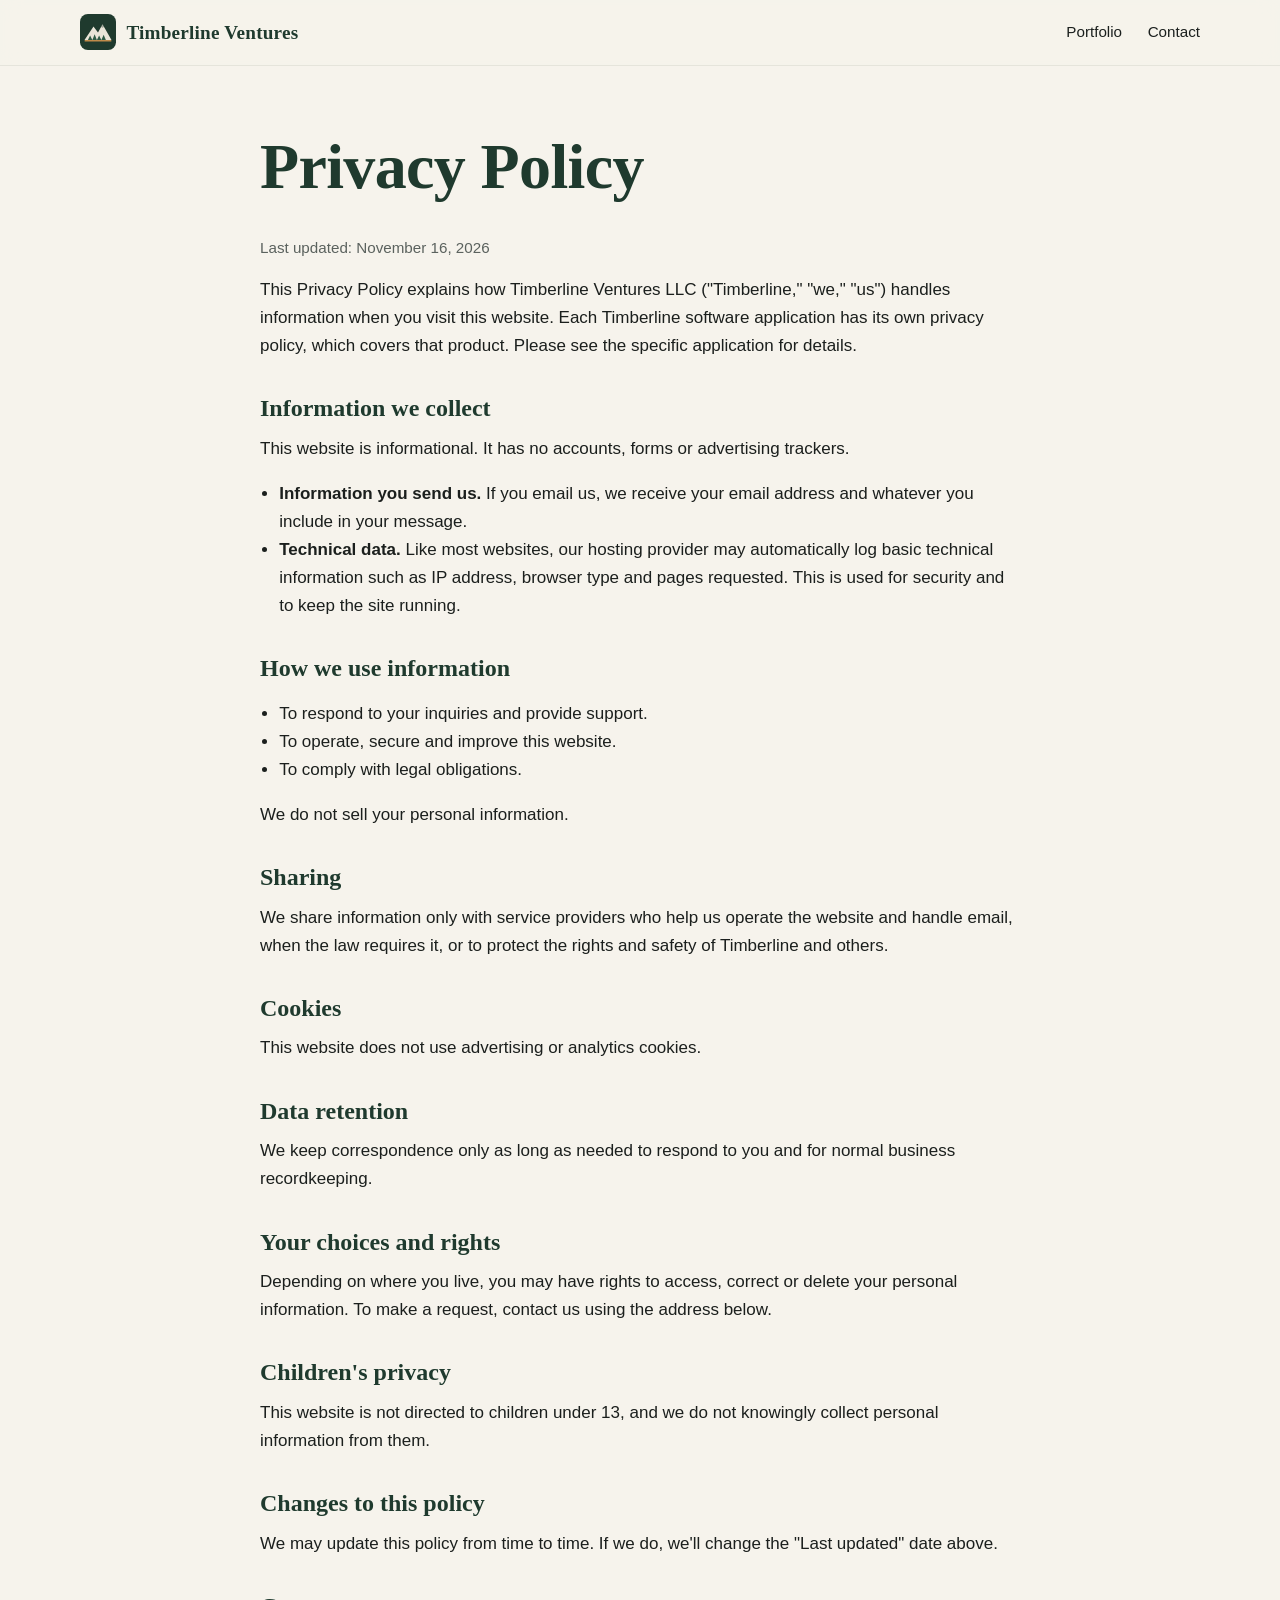
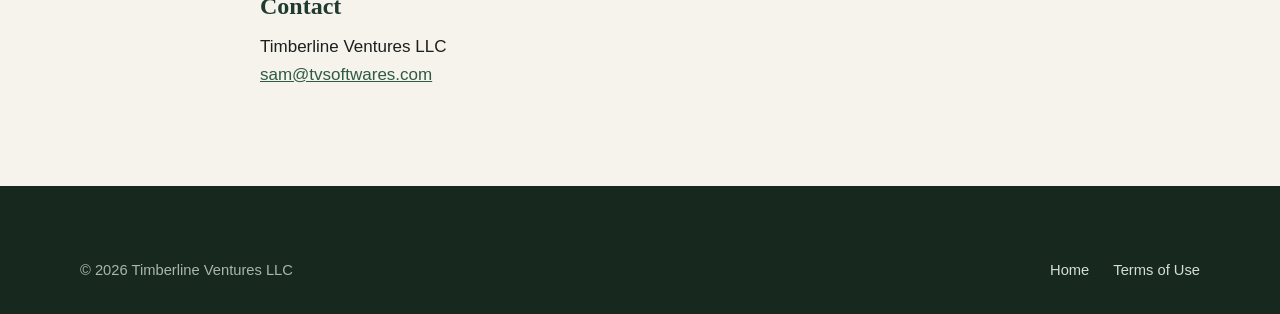
==== privacy.html @ 9f392086 "Initial site for tvsoftwares.com Co-Authored-By: Claude Opus 5.5 <noreply@anthropic.com>" ====
<!DOCTYPE html>
<html lang="en">
<head>
  <meta charset="utf-8">
  <meta name="viewport" content="width=device-width, initial-scale=1">
  <title>Privacy Policy — Timberline Ventures LLC</title>
  <meta name="description" content="Privacy Policy for the Timberline Ventures LLC website.">
  <link rel="icon" href="assets/logo.svg" type="image/svg+xml">
  <link rel="stylesheet" href="assets/styles.css">
</head>
<body>
  <header class="site-header">
    <nav class="container nav" aria-label="Primary">
      <a class="brand" href="index.html">
        <img src="assets/logo.svg" alt="" width="36" height="36">
        <span>Timberline Ventures</span>
      </a>
      <ul class="nav-links">
        <li><a href="index.html#portfolio">Portfolio</a></li>
        <li><a href="index.html#contact">Contact</a></li>
      </ul>
    </nav>
  </header>

  <!-- NOTE: This is a starting template, not legal advice. Have it reviewed before relying on it. -->
  <main class="legal">
    <div class="container">
      <h1>Privacy Policy</h1>
      <p class="updated">Last updated: November 16, 2026</p>

      <p>This Privacy Policy explains how Timberline Ventures LLC ("Timberline," "we," "us") handles information when you visit this website. Each Timberline software application has its own privacy policy, which covers that product. Please see the specific application for details.</p>

      <h2>Information we collect</h2>
      <p>This website is informational. It has no accounts, forms or advertising trackers.</p>
      <ul>
        <li><strong>Information you send us.</strong> If you email us, we receive your email address and whatever you include in your message.</li>
        <li><strong>Technical data.</strong> Like most websites, our hosting provider may automatically log basic technical information such as IP address, browser type and pages requested. This is used for security and to keep the site running.</li>
      </ul>

      <h2>How we use information</h2>
      <ul>
        <li>To respond to your inquiries and provide support.</li>
        <li>To operate, secure and improve this website.</li>
        <li>To comply with legal obligations.</li>
      </ul>
      <p>We do not sell your personal information.</p>

      <h2>Sharing</h2>
      <p>We share information only with service providers who help us operate the website and handle email, when the law requires it, or to protect the rights and safety of Timberline and others.</p>

      <h2>Cookies</h2>
      <p>This website does not use advertising or analytics cookies.</p>

      <h2>Data retention</h2>
      <p>We keep correspondence only as long as needed to respond to you and for normal business recordkeeping.</p>

      <h2>Your choices and rights</h2>
      <p>Depending on where you live, you may have rights to access, correct or delete your personal information. To make a request, contact us using the address below.</p>

      <h2>Children's privacy</h2>
      <p>This website is not directed to children under 13, and we do not knowingly collect personal information from them.</p>

      <h2>Changes to this policy</h2>
      <p>We may update this policy from time to time. If we do, we'll change the "Last updated" date above.</p>

      <h2>Contact</h2>
      <!-- TODO: replace with your real email -->
      <p>Timberline Ventures LLC<br><a href="mailto:sam@tvsoftwares.com">sam@tvsoftwares.com</a></p>
    </div>
  </main>

  <footer class="site-footer">
    <div class="container footer-bottom">
      <span>&copy; 2026 Timberline Ventures LLC</span>
      <ul class="footer-links">
        <li><a href="index.html">Home</a></li>
        <li><a href="terms.html">Terms of Use</a></li>
      </ul>
    </div>
  </footer>
</body>
</html>
---- assets/styles.css ----
/* Timberline Ventures — site styles (no external dependencies) */
:root {
  --forest: #1f3a2e;
  --pine: #2f5a45;
  --moss: #6f8f72;
  --cream: #f6f3ec;
  --paper: #fffdf8;
  --stone: #e9e4d8;
  --ink: #1b1f1d;
  --muted: #5b625e;
  --amber: #c08a4a;
  --radius: 14px;
  --max: 1120px;
  --serif: "Iowan Old Style", "Palatino Linotype", Palatino, "Book Antiqua", Georgia, serif;
  --sans: -apple-system, BlinkMacSystemFont, "Segoe UI", Roboto, "Helvetica Neue", Arial, sans-serif;
}

* { box-sizing: border-box; }
html { scroll-behavior: smooth; }
body {
  margin: 0;
  font-family: var(--sans);
  font-size: 17px;
  line-height: 1.65;
  color: var(--ink);
  background: var(--cream);
  -webkit-font-smoothing: antialiased;
}
img, svg { max-width: 100%; display: block; }
a { color: var(--pine); }
a:hover { color: var(--forest); }
h1, h2, h3 { font-family: var(--serif); line-height: 1.15; color: var(--forest); margin: 0 0 .5em; font-weight: 600; }
h1 { font-size: clamp(2.4rem, 5.5vw, 4rem); letter-spacing: -0.01em; }
h2 { font-size: clamp(1.8rem, 3.5vw, 2.5rem); }
h3 { font-size: 1.3rem; }
p { margin: 0 0 1em; }

.container { width: min(100% - 2.5rem, var(--max)); margin-inline: auto; }
.skip-link { position: absolute; left: -9999px; }
.skip-link:focus { left: 1rem; top: 1rem; background: var(--paper); padding: .5rem 1rem; z-index: 100; }
:focus-visible { outline: 3px solid var(--amber); outline-offset: 3px; }

/* Header */
.site-header {
  position: sticky; top: 0; z-index: 50;
  background: rgba(246, 243, 236, .9);
  backdrop-filter: saturate(140%) blur(10px);
  -webkit-backdrop-filter: saturate(140%) blur(10px);
  border-bottom: 1px solid rgba(31, 58, 46, .08);
}
.nav { display: flex; align-items: center; justify-content: space-between; gap: 1rem; padding: .9rem 0; }
.brand { display: flex; align-items: center; gap: .65rem; text-decoration: none; color: var(--forest); }
.brand img { width: 36px; height: 36px; }
.brand span { font-family: var(--serif); font-size: 1.2rem; font-weight: 600; letter-spacing: .01em; white-space: nowrap; line-height: 1.2; }
.nav-links { display: flex; gap: 1.6rem; list-style: none; margin: 0; padding: 0; }
.nav-links a { text-decoration: none; color: var(--ink); font-size: .95rem; font-weight: 500; }
.nav-links a:hover { color: var(--pine); }

/* Buttons */
.btn {
  display: inline-block; padding: .8rem 1.4rem; border-radius: 999px;
  font-weight: 600; font-size: .95rem; text-decoration: none; transition: transform .15s, background .15s;
}
.btn-primary { background: var(--forest); color: var(--paper); }
.btn-primary:hover { background: var(--pine); color: var(--paper); transform: translateY(-1px); }
.btn-ghost { border: 1.5px solid var(--forest); color: var(--forest); }
.btn-ghost:hover { background: var(--forest); color: var(--paper); }

/* Hero */
.hero { position: relative; overflow: hidden; padding: clamp(4rem, 10vw, 8rem) 0 clamp(6rem, 12vw, 10rem); }
.eyebrow { text-transform: uppercase; letter-spacing: .16em; font-size: .78rem; font-weight: 700; color: var(--amber); margin-bottom: 1rem; }
.hero p.lead { font-size: clamp(1.1rem, 2vw, 1.3rem); color: var(--muted); max-width: 40rem; }
.hero-actions { display: flex; flex-wrap: wrap; gap: .8rem; margin-top: 2rem; }
.hero-ridge { position: absolute; left: 0; right: 0; bottom: -1px; width: 100%; height: auto; pointer-events: none; }

/* Sections */
section { padding: clamp(4rem, 8vw, 6.5rem) 0; }
.section-alt { background: var(--paper); }
.section-dark { background: var(--forest); color: var(--stone); }
.section-dark h2, .section-dark h3 { color: var(--paper); }
.section-head { max-width: 44rem; margin-bottom: 3rem; }
.section-head p { color: var(--muted); font-size: 1.1rem; }
.section-dark .section-head p { color: #b9c4bc; }
.section-head .eyebrow { color: var(--amber); font-size: .78rem; }

.split { display: grid; grid-template-columns: 1fr 1fr; gap: 4rem; align-items: start; }
.facts { display: grid; grid-template-columns: 1fr 1fr; gap: 1rem; }
.fact { background: var(--cream); border-radius: var(--radius); padding: 1.4rem; }
.fact strong { display: block; font-family: var(--serif); font-size: 1.15rem; color: var(--forest); }
.fact span { color: var(--muted); font-size: .92rem; }

/* Portfolio */
.cards { display: grid; grid-template-columns: repeat(auto-fit, minmax(280px, 1fr)); gap: 1.5rem; }
.card {
  background: var(--paper); border: 1px solid rgba(31, 58, 46, .1); border-radius: var(--radius);
  padding: 1.8rem; display: flex; flex-direction: column; gap: .4rem;
  transition: transform .2s, box-shadow .2s;
}
.card:hover { transform: translateY(-3px); box-shadow: 0 14px 30px -18px rgba(31, 58, 46, .45); }
.card-icon { width: 52px; height: 52px; border-radius: 12px; background: var(--stone); display: grid; place-items: center; font-family: var(--serif); font-weight: 700; font-size: 1.3rem; color: var(--forest); margin-bottom: .6rem; }
.card p { color: var(--muted); font-size: .97rem; flex: 1; }
.tag { align-self: flex-start; font-size: .75rem; font-weight: 700; letter-spacing: .06em; text-transform: uppercase; padding: .25rem .65rem; border-radius: 999px; background: #e3ece4; color: var(--pine); }
.tag-soon { background: #f3e6d4; color: #8a5a22; }
.card-links { display: flex; gap: 1rem; font-size: .9rem; font-weight: 600; margin-top: .6rem; }
.card-placeholder { border-style: dashed; background: transparent; justify-content: center; align-items: center; text-align: center; }

/* Principles */
.principles { display: grid; grid-template-columns: repeat(auto-fit, minmax(230px, 1fr)); gap: 2rem; }
.principle { border-top: 2px solid var(--amber); padding-top: 1.2rem; }
.principle p { color: #c7d0c9; font-size: .97rem; }

/* Contact */
.contact-grid { display: grid; grid-template-columns: repeat(auto-fit, minmax(240px, 1fr)); gap: 1.5rem; }
.contact-item { background: var(--paper); border-radius: var(--radius); padding: 1.6rem; border: 1px solid rgba(31, 58, 46, .1); }
.contact-item p { color: var(--muted); font-size: .95rem; }
.contact-item a { font-weight: 600; word-break: break-word; }

/* Footer */
.site-footer { background: #17291f; color: #a9b5ad; padding: 3rem 0 2rem; font-size: .92rem; }
.footer-top { display: flex; flex-wrap: wrap; justify-content: space-between; gap: 2rem; padding-bottom: 2rem; border-bottom: 1px solid rgba(255,255,255,.08); }
.site-footer .brand { color: var(--paper); }
.footer-links { display: flex; flex-wrap: wrap; gap: 1.5rem; list-style: none; margin: 0; padding: 0; }
.site-footer a { color: #d6ddd8; text-decoration: none; }
.site-footer a:hover { color: var(--paper); text-decoration: underline; }
.footer-bottom { padding-top: 1.5rem; display: flex; flex-wrap: wrap; justify-content: space-between; gap: 1rem; }

/* Legal pages */
.legal { padding: 4rem 0 5rem; }
.legal .container { max-width: 760px; }
.legal h2 { font-size: 1.5rem; margin-top: 2.2rem; }
.legal .updated { color: var(--muted); font-size: .95rem; }
.legal ul { padding-left: 1.2rem; }

/* Responsive */
@media (max-width: 820px) {
  .split { grid-template-columns: 1fr; gap: 2.5rem; }
  .nav-links { gap: 1rem; }
  .nav-links .hide-sm { display: none; }
}
@media (max-width: 480px) {
  .facts { grid-template-columns: 1fr; }
  .brand span { font-size: 1.05rem; }
}
@media (prefers-reduced-motion: reduce) {
  html { scroll-behavior: auto; }
  * { transition: none !important; }
}
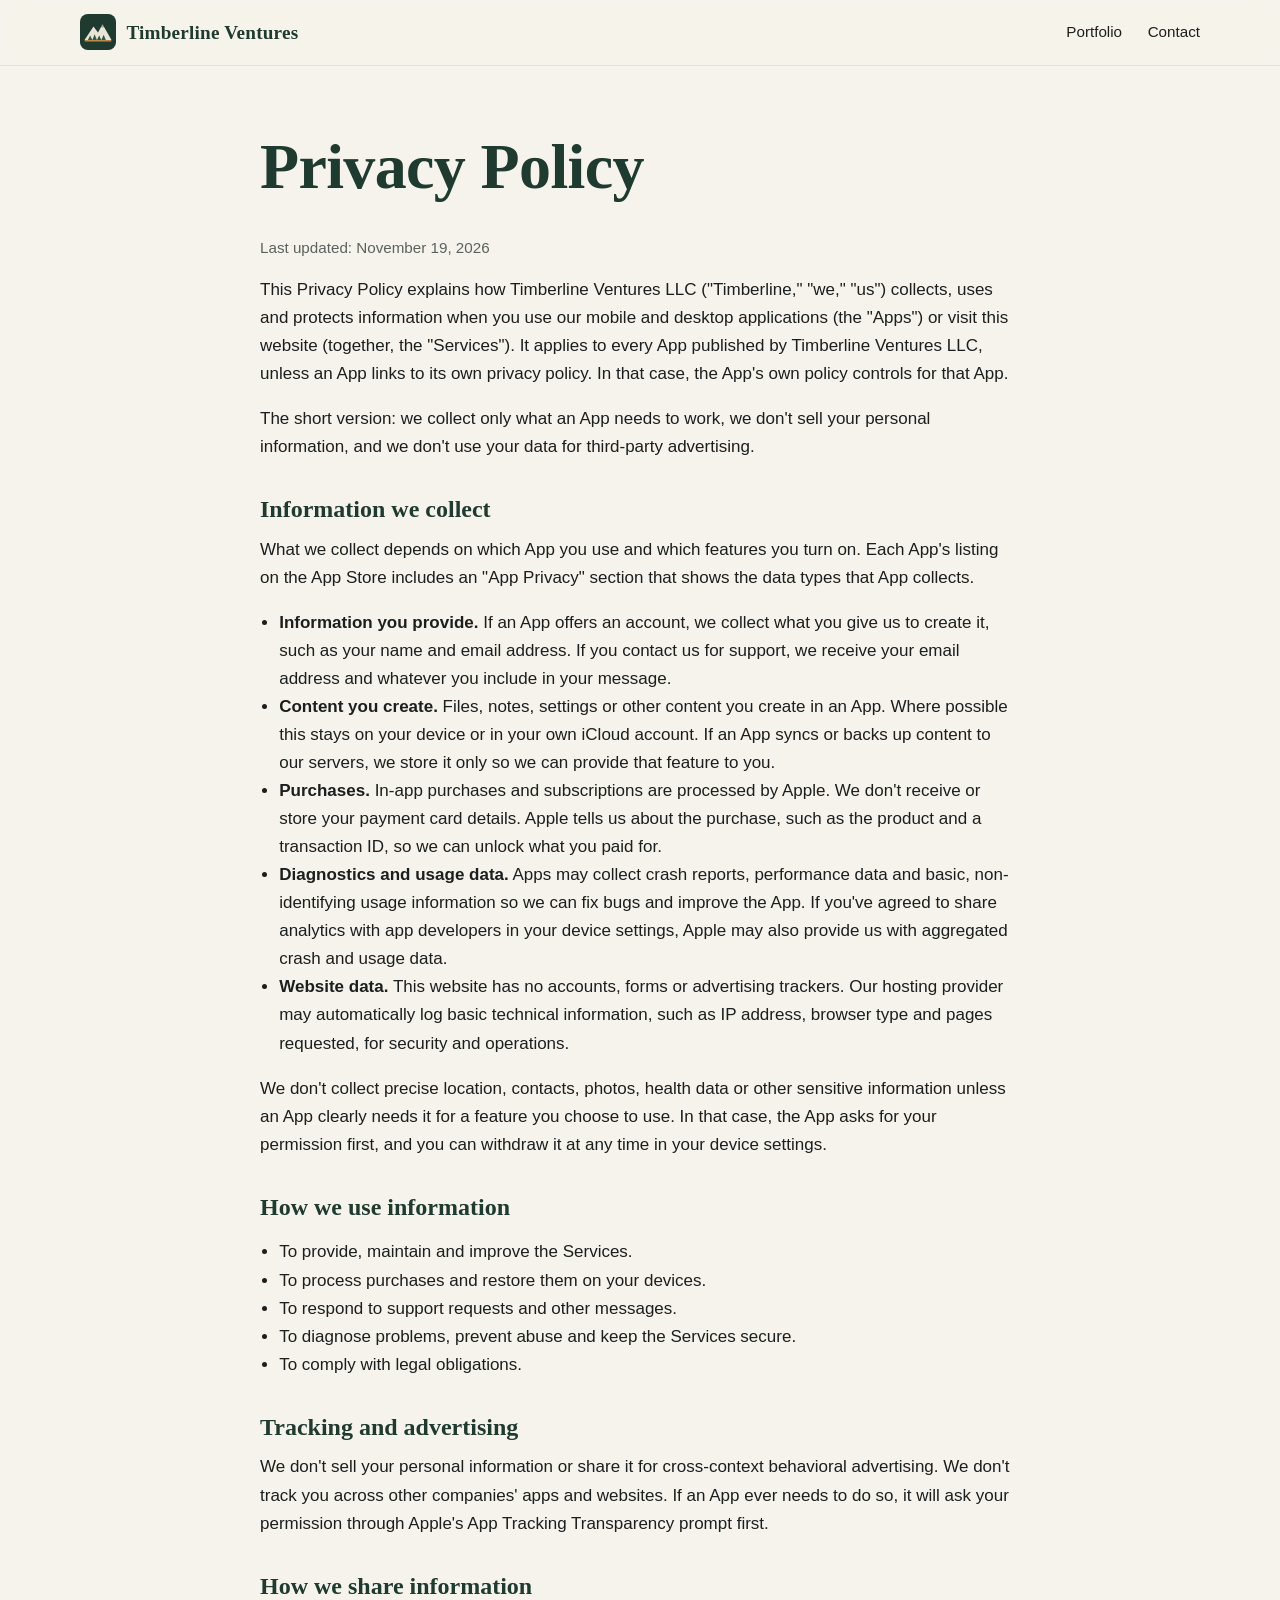
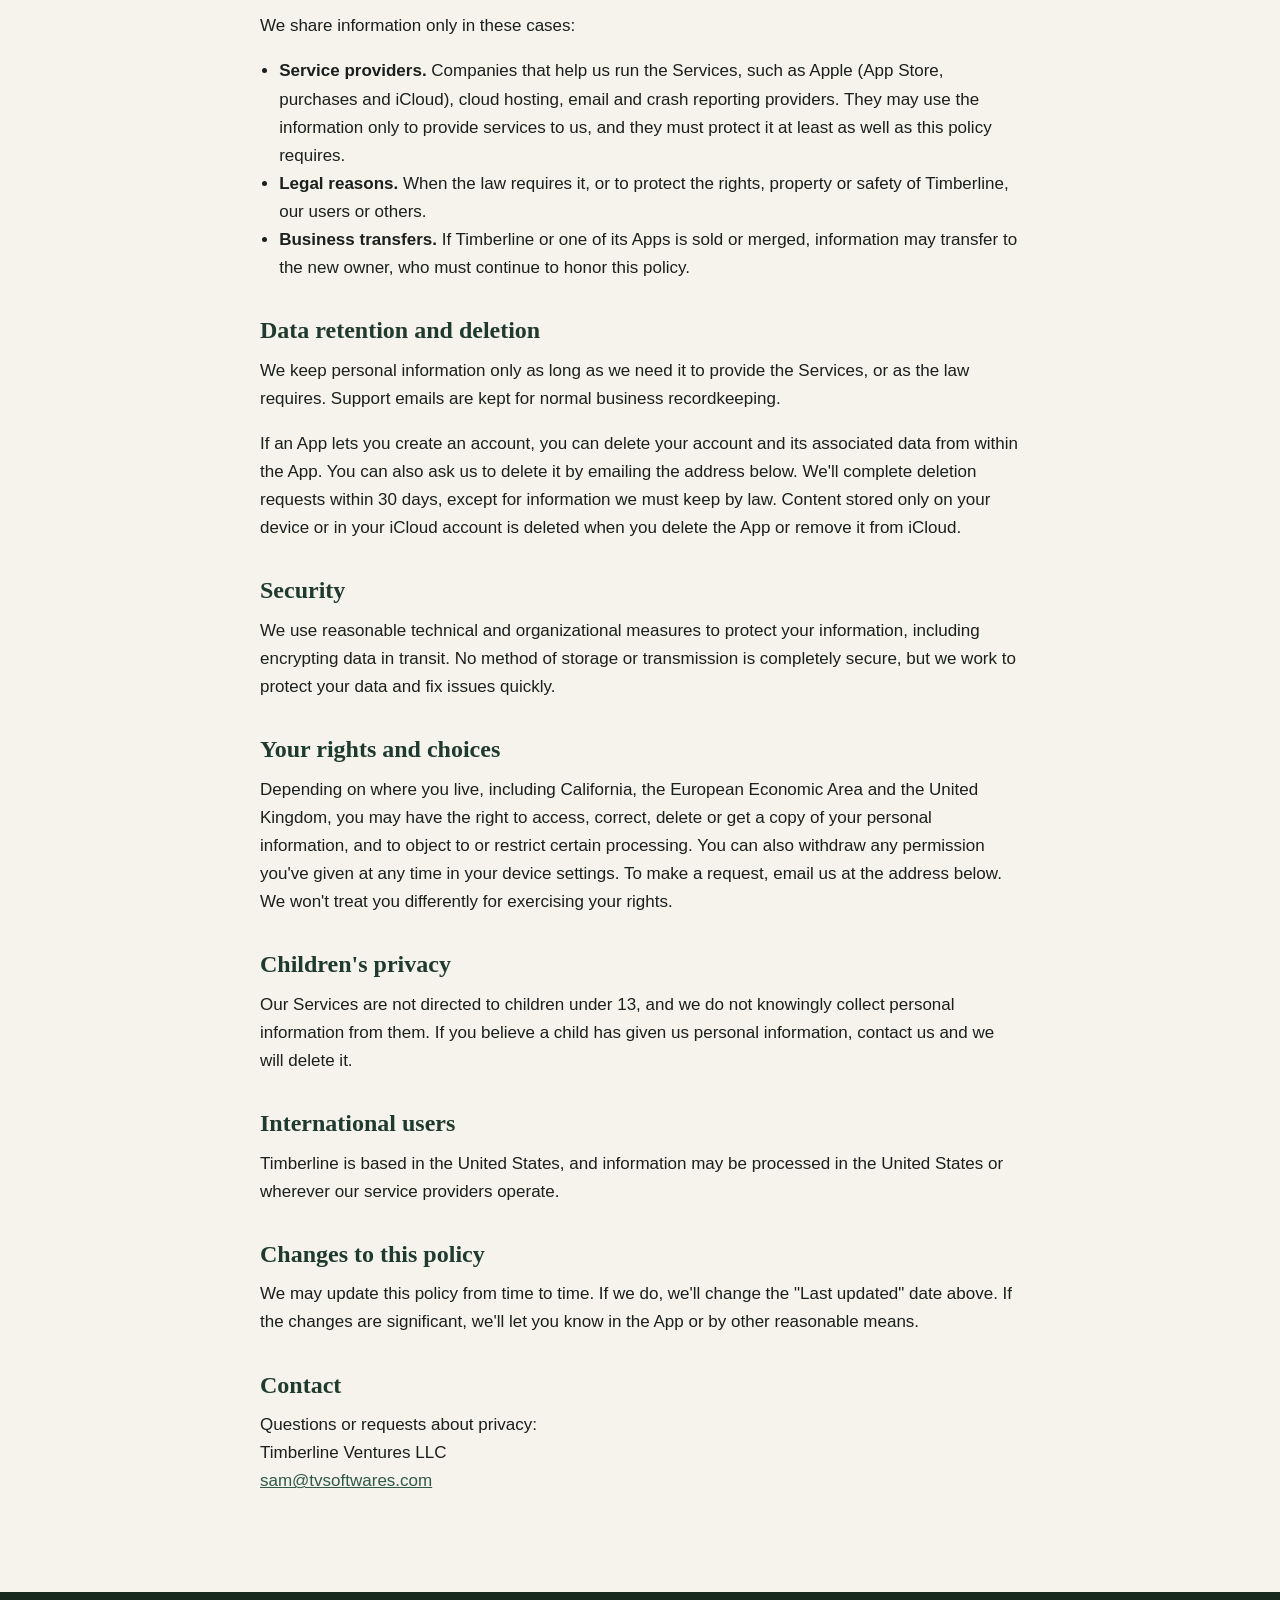
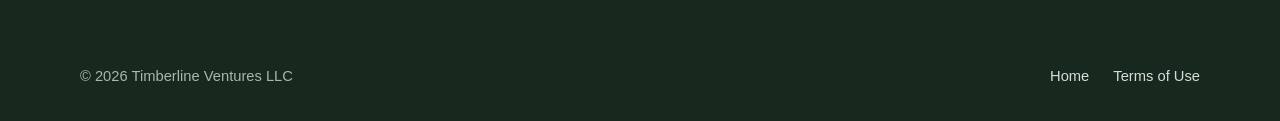
==== commit 7036504f: "Expand privacy policy to cover Timberline apps Rewrite privacy.html so it covers both the website an" ====
--- a/privacy.html
+++ b/privacy.html
@@ -4,7 +4,7 @@
   <meta charset="utf-8">
   <meta name="viewport" content="width=device-width, initial-scale=1">
   <title>Privacy Policy — Timberline Ventures LLC</title>
-  <meta name="description" content="Privacy Policy for the Timberline Ventures LLC website.">
+  <meta name="description" content="Privacy Policy for Timberline Ventures LLC apps and website.">
   <link rel="icon" href="assets/logo.svg" type="image/svg+xml">
   <link rel="stylesheet" href="assets/styles.css">
 </head>
@@ -22,50 +22,69 @@
     </nav>
   </header>
 
-  <!-- NOTE: This is a starting template, not legal advice. Have it reviewed before relying on it. -->
+  <!-- NOTE: This is a starting template, not legal advice. Have it reviewed before relying on it,
+       and keep it consistent with each app's App Store privacy details ("nutrition label"). -->
   <main class="legal">
     <div class="container">
       <h1>Privacy Policy</h1>
-      <p class="updated">Last updated: November 16, 2026</p>
+      <p class="updated">Last updated: November 19, 2026</p>
 
-      <p>This Privacy Policy explains how Timberline Ventures LLC ("Timberline," "we," "us") handles information when you visit this website. Each Timberline software application has its own privacy policy, which covers that product. Please see the specific application for details.</p>
+      <p>This Privacy Policy explains how Timberline Ventures LLC ("Timberline," "we," "us") collects, uses and protects information when you use our mobile and desktop applications (the "Apps") or visit this website (together, the "Services"). It applies to every App published by Timberline Ventures LLC, unless an App links to its own privacy policy. In that case, the App's own policy controls for that App.</p>
+
+      <p>The short version: we collect only what an App needs to work, we don't sell your personal information, and we don't use your data for third-party advertising.</p>
 
       <h2>Information we collect</h2>
-      <p>This website is informational. It has no accounts, forms or advertising trackers.</p>
+      <p>What we collect depends on which App you use and which features you turn on. Each App's listing on the App Store includes an "App Privacy" section that shows the data types that App collects.</p>
       <ul>
-        <li><strong>Information you send us.</strong> If you email us, we receive your email address and whatever you include in your message.</li>
-        <li><strong>Technical data.</strong> Like most websites, our hosting provider may automatically log basic technical information such as IP address, browser type and pages requested. This is used for security and to keep the site running.</li>
+        <li><strong>Information you provide.</strong> If an App offers an account, we collect what you give us to create it, such as your name and email address. If you contact us for support, we receive your email address and whatever you include in your message.</li>
+        <li><strong>Content you create.</strong> Files, notes, settings or other content you create in an App. Where possible this stays on your device or in your own iCloud account. If an App syncs or backs up content to our servers, we store it only so we can provide that feature to you.</li>
+        <li><strong>Purchases.</strong> In-app purchases and subscriptions are processed by Apple. We don't receive or store your payment card details. Apple tells us about the purchase, such as the product and a transaction ID, so we can unlock what you paid for.</li>
+        <li><strong>Diagnostics and usage data.</strong> Apps may collect crash reports, performance data and basic, non-identifying usage information so we can fix bugs and improve the App. If you've agreed to share analytics with app developers in your device settings, Apple may also provide us with aggregated crash and usage data.</li>
+        <li><strong>Website data.</strong> This website has no accounts, forms or advertising trackers. Our hosting provider may automatically log basic technical information, such as IP address, browser type and pages requested, for security and operations.</li>
       </ul>
+      <p>We don't collect precise location, contacts, photos, health data or other sensitive information unless an App clearly needs it for a feature you choose to use. In that case, the App asks for your permission first, and you can withdraw it at any time in your device settings.</p>
 
       <h2>How we use information</h2>
       <ul>
-        <li>To respond to your inquiries and provide support.</li>
-        <li>To operate, secure and improve this website.</li>
+        <li>To provide, maintain and improve the Services.</li>
+        <li>To process purchases and restore them on your devices.</li>
+        <li>To respond to support requests and other messages.</li>
+        <li>To diagnose problems, prevent abuse and keep the Services secure.</li>
         <li>To comply with legal obligations.</li>
       </ul>
-      <p>We do not sell your personal information.</p>
 
-      <h2>Sharing</h2>
-      <p>We share information only with service providers who help us operate the website and handle email, when the law requires it, or to protect the rights and safety of Timberline and others.</p>
+      <h2>Tracking and advertising</h2>
+      <p>We don't sell your personal information or share it for cross-context behavioral advertising. We don't track you across other companies' apps and websites. If an App ever needs to do so, it will ask your permission through Apple's App Tracking Transparency prompt first.</p>
 
-      <h2>Cookies</h2>
-      <p>This website does not use advertising or analytics cookies.</p>
+      <h2>How we share information</h2>
+      <p>We share information only in these cases:</p>
+      <ul>
+        <li><strong>Service providers.</strong> Companies that help us run the Services, such as Apple (App Store, purchases and iCloud), cloud hosting, email and crash reporting providers. They may use the information only to provide services to us, and they must protect it at least as well as this policy requires.</li>
+        <li><strong>Legal reasons.</strong> When the law requires it, or to protect the rights, property or safety of Timberline, our users or others.</li>
+        <li><strong>Business transfers.</strong> If Timberline or one of its Apps is sold or merged, information may transfer to the new owner, who must continue to honor this policy.</li>
+      </ul>
 
-      <h2>Data retention</h2>
-      <p>We keep correspondence only as long as needed to respond to you and for normal business recordkeeping.</p>
+      <h2>Data retention and deletion</h2>
+      <p>We keep personal information only as long as we need it to provide the Services, or as the law requires. Support emails are kept for normal business recordkeeping.</p>
+      <p>If an App lets you create an account, you can delete your account and its associated data from within the App. You can also ask us to delete it by emailing the address below. We'll complete deletion requests within 30 days, except for information we must keep by law. Content stored only on your device or in your iCloud account is deleted when you delete the App or remove it from iCloud.</p>
 
-      <h2>Your choices and rights</h2>
-      <p>Depending on where you live, you may have rights to access, correct or delete your personal information. To make a request, contact us using the address below.</p>
+      <h2>Security</h2>
+      <p>We use reasonable technical and organizational measures to protect your information, including encrypting data in transit. No method of storage or transmission is completely secure, but we work to protect your data and fix issues quickly.</p>
+
+      <h2>Your rights and choices</h2>
+      <p>Depending on where you live, including California, the European Economic Area and the United Kingdom, you may have the right to access, correct, delete or get a copy of your personal information, and to object to or restrict certain processing. You can also withdraw any permission you've given at any time in your device settings. To make a request, email us at the address below. We won't treat you differently for exercising your rights.</p>
 
       <h2>Children's privacy</h2>
-      <p>This website is not directed to children under 13, and we do not knowingly collect personal information from them.</p>
+      <p>Our Services are not directed to children under 13, and we do not knowingly collect personal information from them. If you believe a child has given us personal information, contact us and we will delete it.</p>
+
+      <h2>International users</h2>
+      <p>Timberline is based in the United States, and information may be processed in the United States or wherever our service providers operate.</p>
 
       <h2>Changes to this policy</h2>
-      <p>We may update this policy from time to time. If we do, we'll change the "Last updated" date above.</p>
+      <p>We may update this policy from time to time. If we do, we'll change the "Last updated" date above. If the changes are significant, we'll let you know in the App or by other reasonable means.</p>
 
       <h2>Contact</h2>
-      <!-- TODO: replace with your real email -->
-      <p>Timberline Ventures LLC<br><a href="mailto:sam@tvsoftwares.com">sam@tvsoftwares.com</a></p>
+      <p>Questions or requests about privacy:<br>Timberline Ventures LLC<br><a href="mailto:sam@tvsoftwares.com">sam@tvsoftwares.com</a></p>
     </div>
   </main>
 
